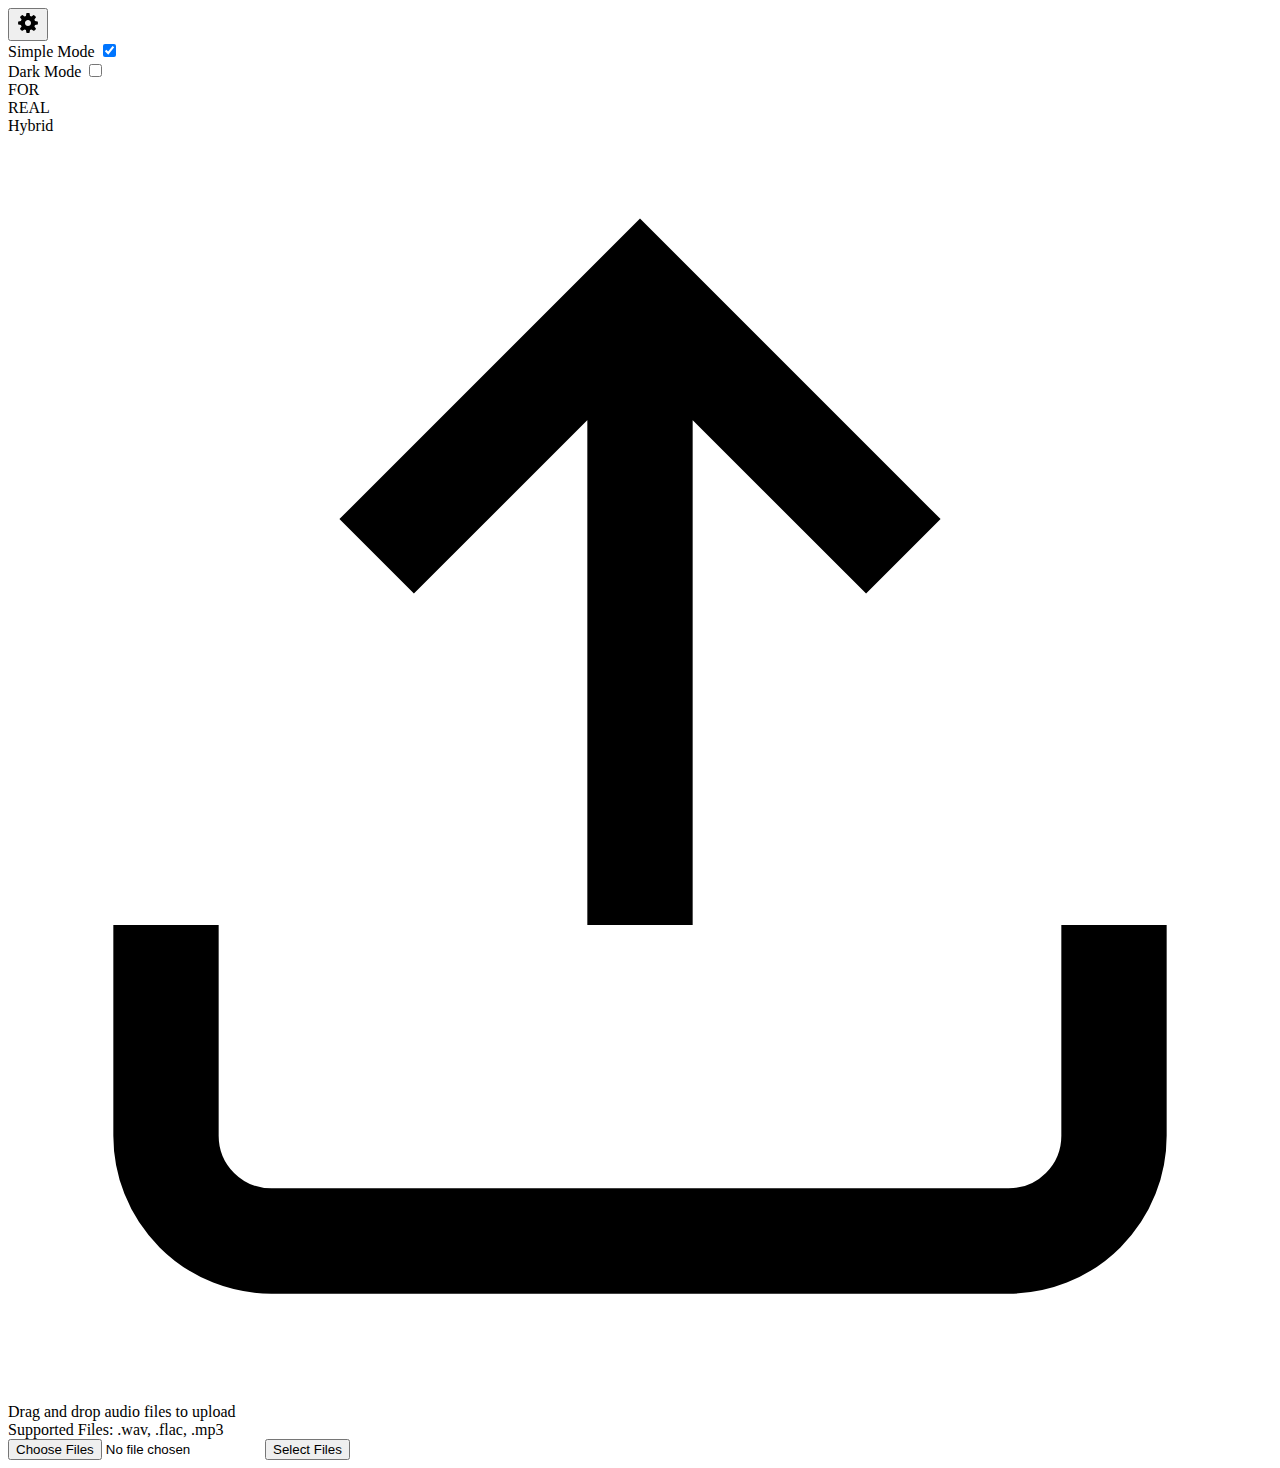
==== templates/simple.html @ 575661a6 "Initial commit to new repository" ====
<!DOCTYPE html>
<html lang="en">
  <head>
    <meta charset="UTF-8" />
    <link rel="stylesheet" href="static/css/simple.css" />
    <meta name="viewport" content="width=device-width, initial-scale=1.0" />
    <title>For Real Simple Mode</title>
  </head>
  <body>
    <div class="background-container">
      <!-- Setting Toggle Button -->
      <div class="settings-container">
        <button class="settings-button">
          <svg
            id="Settings_24"
            width="24"
            height="24"
            viewBox="0 0 24 24"
            xmlns="http://www.w3.org/2000/svg"
            xmlns:xlink="http://www.w3.org/1999/xlink"
          >
            <g transform="matrix(0.43 0 0 0.43 12 12)">
              <path
                class="gear-set"
                transform=" translate(-25, -25)"
                d="M 47.16 21.221 L 41.25 20.255 C 40.904 19.069 40.431 17.929 39.839 16.849999999999998 L 43.289 11.932999999999998 C 43.568000000000005 11.535999999999998 43.52 10.994999999999997 43.177 10.650999999999998 L 39.288 6.763999999999998 C 38.940999999999995 6.4179999999999975 38.394999999999996 6.3729999999999976 37.997 6.6599999999999975 L 33.153999999999996 10.140999999999998 C 32.065 9.538999999999998 30.914999999999996 9.060999999999998 29.721999999999998 8.713999999999999 L 28.691 2.8279999999999985 C 28.607 2.35 28.192 2 27.706 2 L 22.206 2 C 21.716 2 21.298 2.355 21.219 2.839 L 20.263 8.693 C 19.063000000000002 9.038 17.911 9.511 16.826 10.105 L 11.996 6.655 C 11.597000000000001 6.37 11.054 6.416 10.707 6.761 L 6.82 10.648 C 6.477 10.991 6.429 11.530999999999999 6.708 11.927999999999999 L 10.107 16.791 C 9.501999999999999 17.886 9.02 19.045 8.668999999999999 20.251 L 2.8379999999999983 21.222 C 2.355999999999998 21.302 2.0019999999999984 21.720000000000002 2.0019999999999984 22.208000000000002 L 2.0019999999999984 27.708000000000002 C 2.0019999999999984 28.193 2.3499999999999983 28.608 2.826999999999998 28.693 L 8.657999999999998 29.727 C 9.006999999999998 30.93 9.488999999999997 32.089 10.095999999999998 33.187 L 6.6549999999999985 38 C 6.370999999999999 38.397 6.415999999999999 38.942 6.760999999999998 39.289 L 10.648999999999997 43.18 C 10.991999999999997 43.523 11.532999999999998 43.571 11.929999999999998 43.292 L 16.799999999999997 39.881 C 17.892999999999997 40.482 19.048 40.959 20.244999999999997 41.305 L 21.220999999999997 47.166 C 21.3 47.647 21.717 48 22.206 48 L 27.706 48 C 28.191 48 28.605999999999998 47.652 28.689999999999998 47.175 L 29.735 41.285 C 30.934 40.931999999999995 32.083 40.452 33.165 39.849999999999994 L 38.07 43.291 C 38.468 43.571999999999996 39.008 43.522999999999996 39.352000000000004 43.18 L 43.24 39.289 C 43.586 38.942 43.631 38.395 43.344 37.997 L 39.846000000000004 33.14 C 40.43900000000001 32.06 40.910000000000004 30.918 41.253 29.732 L 47.171 28.692999999999998 C 47.65 28.608999999999998 47.998 28.192999999999998 47.998 27.708 L 47.998 22.208 C 47.999 21.718 47.644 21.3 47.16 21.221 z M 25 32 C 21.134 32 18 28.866 18 25 C 18 21.134 21.134 18 25 18 C 28.866 18 32 21.134 32 25 C 32 28.866 28.866 32 25 32 z"
                stroke-linecap="round"
              />
            </g>
          </svg>
        </button>
        <div class="popup">
          <div class="toggle-container2">
            <span>Simple Mode</span>
            <label class="toggle">
              <input type="checkbox" id="simpleMode" checked />
              <span class="slider"></span>
            </label>
          </div>
          <div class="toggle-container2">
            <span>Dark Mode</span>
            <label class="toggle">
              <input type="checkbox" id="darkMode" />
              <span class="slider"></span>
            </label>
          </div>
        </div>
      </div>
      <!-- Logo -->
      <div class="logoFR" style="display: block">FOR<br />REAL</div>
      <!-- Switch model -->
      <div class="toggle-container">
        <div class="toggle-circle"></div>
        <span class="toggle-text">Hybrid</span>
      </div>
      <div class="container-position">
        <div class="upload-container" id="upload-area" style="display: block">
          <div class="upload-icon">
            <svg
              viewBox="0 0 24 24"
              fill="none"
              stroke="currentColor"
              stroke-width="2"
            >
              <path
                d="M21 15v4a2 2 0 0 1-2 2H5a2 2 0 0 1-2-2v-4M17 8l-5-5-5 5M12 3v12"
              />
            </svg>
          </div>
          <div class="upload-text">Drag and drop audio files to upload</div>
          <div class="supported-files">Supported Files: .wav, .flac, .mp3</div>
          <input
            type="file"
            id="file-input"
            accept=".wav,.flac,.mp3"
            multiple
          />
          <button
            class="select-button"
            onclick="document.getElementById('file-input').click()"
          >
            Select Files
          </button>
        </div>
        <div class="analyze-part" style="display: none">
          <div class="analyze-container">
            <div class="audio-list" id="audio-list"></div>
          </div>
          <div class="center-container">
            <button class="analyze-btn">Analyze</button>
          </div>
        </div>
        <div class="result-part" style="display: none">
          <div class="result-container">
            <div class="audio-list2" id="audio-list2"></div>
          </div>
          <div class="center-container">
            <button class="again-btn" onclick="location.reload()">
              Upload Again
            </button>
          </div>
        </div>
      </div>
      <div class="loading-container" style="display: none">
        <div class="loading-iconn">
          <svg
            id="Arrows_Synchronize_24"
            width="144"
            height="144"
            viewBox="0 0 24 24"
            xmlns="http://www.w3.org/2000/svg"
            xmlns:xlink="http://www.w3.org/1999/xlink"
          >
            <rect
              width="24"
              height="24"
              stroke="none"
              fill="#000000"
              opacity="0"
            />

            <g transform="matrix(1.43 0 0 1.43 12 12)">
              <g style="">
                <g transform="matrix(1 0 0 1 5.25 2.5)" class="loadSvg">
                  <path
                    style="
                      stroke-width: 1.2;
                      stroke-dasharray: none;
                      stroke-linecap: round;
                      stroke-dashoffset: 0;
                      stroke-linejoin: round;
                      stroke-miterlimit: 4;
                      fill: none;
                      fill-rule: nonzero;
                      opacity: 1;
                    "
                    transform=" translate(-12.25, -9.5)"
                    d="M 11 9 L 13 8.5 L 13.5 10.5"
                    stroke-linecap="round"
                  />
                </g>
                <g transform="matrix(1 0 0 1 0.18 3.75)" class="loadSvg">
                  <path
                    style="
                      stroke-width: 1.2;
                      stroke-dasharray: none;
                      stroke-linecap: round;
                      stroke-dashoffset: 0;
                      stroke-linejoin: round;
                      stroke-miterlimit: 4;
                      fill: none;
                      fill-rule: nonzero;
                      opacity: 1;
                    "
                    transform=" translate(-7.18, -10.75)"
                    d="M 13 8.5 C 12.5558 9.75861 11.749 10.8576 10.6813 11.6584 C 9.61353 12.4592 8.33262 12.926 6.99999 13 C 5.7681 13.0002 4.566 12.6213 3.55697 11.9146 C 2.54794 11.2079 1.78088 10.2078 1.35999 9.05"
                    stroke-linecap="round"
                  />
                </g>
                <g transform="matrix(1 0 0 1 -5.25 -2.5)" class="loadSvg">
                  <path
                    style="
                      stroke-width: 1.2;
                      stroke-dasharray: none;
                      stroke-linecap: round;
                      stroke-dashoffset: 0;
                      stroke-linejoin: round;
                      stroke-miterlimit: 4;
                      fill: none;
                      fill-rule: nonzero;
                      opacity: 1;
                    "
                    transform=" translate(-1.75, -4.5)"
                    d="M 3 5 L 1 5.5 L 0.5 3.5"
                    stroke-linecap="round"
                  />
                </g>
                <g transform="matrix(1 0 0 1 -0.18 -3.75)" class="loadSvg">
                  <path
                    style="
                      stroke-width: 1.2;
                      stroke-dasharray: none;
                      stroke-linecap: round;
                      stroke-dashoffset: 0;
                      stroke-linejoin: round;
                      stroke-miterlimit: 4;
                      fill: none;
                      fill-rule: nonzero;
                      opacity: 1;
                    "
                    transform=" translate(-6.82, -3.25)"
                    d="M 1 5.5 C 1.84 3.2 4.42 1 7 1 C 8.23789 1.00348 9.4444 1.38976 10.4541 2.10588 C 11.4639 2.822 12.2274 3.8329 12.64 5"
                    stroke-linecap="round"
                  />
                </g>
              </g>
            </g>
          </svg>
        </div>
        <button class="cancel-btn" onclick="location.reload()">Cancel</button>
        <div class="progress-bar">
          <div class="bar" id="progress-bar"></div>
        </div>
        <span id="progress-text">Processing Audio Files...</span>
      </div>
    </div>
    <script>
      // Store uploaded files to prevent duplicates
      const uploadedFiles = new Set();

      // Get DOM elements
      const uploadArea = document.getElementById("upload-area");
      const analyzePart = document.querySelector(".analyze-part");
      const audioList = document.getElementById("audio-list");
      const fileInput = document.getElementById("file-input");

      function createAudioElement(file) {
        const audioContainer = document.createElement("div");
        audioContainer.className = "audio-container";

        // Create audio content wrapper
        const audioContent = document.createElement("div");
        audioContent.className = "audio-content";

        // Create audio info section
        const audioInfo = document.createElement("div");
        audioInfo.className = "audio-info";

        // Add file name
        const fileName = document.createElement("div");
        fileName.className = "file-name";
        fileName.textContent = file.name;

        // Add duration
        const duration = document.createElement("div");
        duration.className = "duration";
        duration.textContent = "0:00";

        // Create controls section
        const audioControls = document.createElement("div");
        audioControls.className = "audio-controls";

        // Add play button
        const playBtn = document.createElement("button");
        playBtn.className = "play-btn";
        playBtn.innerHTML = `
      <span class="play-text">Play</span>
      <svg viewBox="0 0 24 24" width="24" height="24">
        <path fill="currentColor" d="M8 5v14l11-7z"/>
      </svg>
    `;
        // Add delete button
        const deleteBtn = document.createElement("button");
        deleteBtn.className = "delete-btn";
        deleteBtn.innerHTML = `
  <svg class="w-6 h-6 svg-icon" aria-hidden="true" xmlns="http://www.w3.org/2000/svg" width="30" height="30" fill="currentColor" viewBox="0 0 24 24">
    <path fill-rule="evenodd" d="M8.586 2.586A2 2 0 0 1 10 2h4a2 2 0 0 1 2 2v2h3a1 1 0 1 1 0 2v12a2 2 0 0 1-2 2H7a2 2 0 0 1-2-2V8a1 1 0 0 1 0-2h3V4a2 2 0 0 1 .586-1.414ZM10 6h4V4h-4v2Zm1 4a1 1 0 1 0-2 0v8a1 1 0 1 0 2 0v-8Zm4 0a1 1 0 1 0-2 0v8a1 1 0 1 0 2 0v-8Z" clip-rule="evenodd"/>
  </svg>
`;

        // Create hidden audio element
        const audio = document.createElement("audio");
        audio.style.display = "none";
        const source = URL.createObjectURL(file);
        audio.src = source;

        // Update duration when metadata is loaded
        audio.addEventListener("loadedmetadata", () => {
          const minutes = Math.floor(audio.duration / 60);
          const seconds = Math.floor(audio.duration % 60);
          duration.textContent = `Duration - ${minutes}:${seconds
            .toString()
            .padStart(2, "0")}`;
        });

        // Handle play button click
        playBtn.onclick = () => {
          if (audio.paused) {
            audio.play();
            playBtn.innerHTML = `
  <span class="play-text">Pause</span>
  <svg viewBox="0 0 24 24" width="24" height="24">
    <path fill="currentColor" d="M6 19h4V5H6v14zm8-14v14h4V5h-4z"/>
  </svg>
`;
          } else {
            audio.pause();
            playBtn.innerHTML = `
      <span class="play-text">Play</span>
      <svg viewBox="0 0 24 24" width="24" height="24">
        <path fill="currentColor" d="M8 5v14l11-7z"/>
      </svg>
    `;
          }
        };

        // Handle delete button click
        deleteBtn.onclick = () => {
          audioContainer.remove();
          URL.revokeObjectURL(source);
          uploadedFiles.delete(file.name);

          // If no more audio files, show upload container again
          if (audioList.children.length === 0) {
            analyzePart.style.display = "none";
            uploadArea.style.display = "block";
          }
        };

        // Assemble the elements
        audioInfo.appendChild(fileName);
        audioInfo.appendChild(duration);
        audioControls.appendChild(playBtn);
        audioControls.appendChild(deleteBtn);
        audioContent.appendChild(audioInfo);
        audioContent.appendChild(audioControls);
        audioContainer.appendChild(audioContent);
        audioContainer.appendChild(audio);

        return audioContainer;
      }

      // Handle file upload
      function handleFiles(files) {
        let hasNewFiles = false;

        for (const file of files) {
          if (!uploadedFiles.has(file.name)) {
            uploadedFiles.add(file.name);
            const audioElement = createAudioElement(file);
            audioList.appendChild(audioElement);
            hasNewFiles = true;
          }
        }

        if (hasNewFiles) {
          uploadArea.style.display = "none";
          analyzePart.style.display = "block";
        }
      }

      // File input change handler
      fileInput.addEventListener("change", (e) => {
        handleFiles(e.target.files);
        fileInput.value = ""; // Reset input
      });

      // Drag and drop handlers
      uploadArea.addEventListener("dragover", (e) => {
        e.preventDefault();
        e.stopPropagation();
        uploadArea.classList.add("dragover");
      });

      uploadArea.addEventListener("dragleave", (e) => {
        e.preventDefault();
        e.stopPropagation();
        uploadArea.classList.remove("dragover");
      });

      uploadArea.addEventListener("drop", (e) => {
        e.preventDefault();
        e.stopPropagation();
        uploadArea.classList.remove("dragover");
        handleFiles(e.dataTransfer.files);
      });

      // Analyze button event listener
      document.querySelector(".analyze-btn").addEventListener("click", async () => {
        // Hide analyze part
        document.querySelector(".analyze-part").style.display = "none";

        // Show loading container
        const loadingContainer = document.querySelector(".loading-container");
        loadingContainer.style.display = "block";

        // Hide model toggle when loading starts
        const toggleContainer = document.querySelector('.toggle-container');
        if (toggleContainer) {
            toggleContainer.style.display = 'none';
        }

        // Start loading animation
        const progressBar = document.getElementById("progress-bar");
        const progressText = document.getElementById("progress-text");
        let progress = 0;
        let intervalId;

        function updateProgress() {
            if (progress < 80) {  // Only go up to 90% until prediction is complete
                progress += 20;  // Increased from 10 to 20 for faster progress
                progressBar.style.width = `${progress}%`;
                progressText.textContent = `Processing Audio Files... ${progress}%`;
            }
        }

        // Set interval to update progress more frequently
        intervalId = setInterval(updateProgress, 200);  // Decreased from 1000 to 200ms

        try {
            const formData = new FormData();
            // Get audio containers from the correct location
            const audioContainers = document.querySelectorAll("#audio-list .audio-container");
            
            // Add each file to formData
            for (const container of audioContainers) {
                const audio = container.querySelector("audio");
                const fileName = container.querySelector(".file-name").textContent;
                
                // Get the file from the audio element's src
                const response = await fetch(audio.src);
                const blob = await response.blob();
                formData.append("files[]", blob, fileName);
            }

            // Get current model type
            const modelType = document.querySelector(".toggle-text").textContent;
            const headers = {
                'Model-Type': modelType.toLowerCase() === 'hybrid' ? 'proposed' : 'baseline'
            };

            // Send to backend
            const response = await fetch('/predict', {
                method: 'POST',
                headers: headers,
                body: formData
            });

            if (!response.ok) {
                throw new Error(`HTTP error! status: ${response.status}`);
            }

            // Get the results
            const results = await response.json();

            // Complete the progress bar
            clearInterval(intervalId);
            progress = 100;
            progressBar.style.width = "100%";
            progressText.textContent = "Processing Audio Files... 100%";

            // Add a small delay before showing results to ensure animation is visible
            await new Promise(resolve => setTimeout(resolve, 300));

            // Hide loading container
            loadingContainer.style.display = "none";

            // Show results
            document.querySelector(".result-part").style.display = "block";

            // Clear previous results
            const audioList2 = document.getElementById("audio-list2");
            audioList2.innerHTML = "";

            // Create result elements
            Object.entries(results).forEach(([audioPath, result]) => {
                if (audioPath !== 'message') {
                    const fileName = audioPath.split('/').pop();
                    const resultContainer = document.createElement("div");
                    resultContainer.className = "audio-container result-item";

                    // Find the original container
                    const originalContainer = Array.from(document.querySelectorAll("#audio-list .audio-container"))
                        .find(container => container.querySelector(".file-name").textContent === fileName);
                    
                    // Get duration from original container
                    const duration = originalContainer ? 
                        originalContainer.querySelector(".duration").textContent : 
                        "Duration - 0:00";

                    resultContainer.innerHTML = `
                        <div class="audio-content">
                            <div class="audio-info">
                                <div class="file-name">${fileName}</div>
                                <!-- <div class="duration">${duration}</div> -->
                            </div>
                            <div class="audio-controls">
                                <div class="prediction-indicator ${result.prediction.toLowerCase()}">
                                    ${result.prediction.toLowerCase() === 'bonafide' ? 
                                        // Bonafide SVG (checkmark)
                                        `<svg class="prediction-icon" id='Checkmark_24' width='24' height='24' viewBox='0 0 24 24'>
                                            <rect width='24' height='24' stroke='none' fill='#000000' opacity='0'/>
                                            <g transform="matrix(0.04 0 0 0.04 12 12)" >
                                                <g style="" >
                                                    <g transform="matrix(1 0 0 1 0 0)" class="prediction-icon-color">
                                                        <path style="stroke: none; stroke-width: 1; stroke-dasharray: none; stroke-linecap: butt; stroke-dashoffset: 0; stroke-linejoin: miter; stroke-miterlimit: 4; fill-rule: nonzero; opacity: 1;" transform=" translate(-256, -256)" d="M 504.1 256 C 504.1 119 393 7.9 256 7.9 C 119 7.9 7.9 119 7.9 256 C 7.9 393 119 504.1 256 504.1 C 393 504.1 504.1 393 504.1 256 z" stroke-linecap="round" />
                                                    </g>
                                                    <g transform="matrix(1 0 0 1 -0.01 0.09)" class="prediction-icon-color2">
                                                        <path style="stroke: none; stroke-width: 1; stroke-dasharray: none; stroke-linecap: butt; stroke-dashoffset: 0; stroke-linejoin: miter; stroke-miterlimit: 4; fill-rule: nonzero; opacity: 1;" transform=" translate(-255.99, -256.09)" d="M 392.6 172.9 C 386.8 157.8 374.90000000000003 160.20000000000002 362 162.8 C 354.3 164.4 320 174.4 265.9 231.60000000000002 C 243.39999999999998 255.3 228.59999999999997 274.20000000000005 218.79999999999998 288.6 C 212.79999999999998 281.3 205.99999999999997 273.40000000000003 198.79999999999998 266.3 C 176.7 244.2 152 229 151 228.4 C 140.7 222.1 127.2 225.3 120.8 235.70000000000002 C 114.5 246.00000000000003 117.7 259.5 128 265.90000000000003 C 128.2 266.00000000000006 149.4 279.1 167.6 297.40000000000003 C 186.2 316.00000000000006 203.1 341.20000000000005 203.3 341.50000000000006 C 207.4 347.70000000000005 214.3 351.30000000000007 221.60000000000002 351.30000000000007 C 222.8 351.30000000000007 224.10000000000002 351.20000000000005 225.40000000000003 351.00000000000006 C 234.00000000000003 349.50000000000006 240.80000000000004 343.1000000000001 242.90000000000003 334.70000000000005 C 243.00000000000003 334.50000000000006 251.70000000000005 310.40000000000003 297.6 262.00000000000006 C 334.6 222.90000000000006 359.3 210.50000000000006 367.90000000000003 207.10000000000005 C 368.00000000000006 207.10000000000005 368.00000000000006 207.10000000000005 368.20000000000005 207.10000000000005 C 368.20000000000005 207.10000000000005 368.50000000000006 207.00000000000006 369.00000000000006 206.70000000000005 C 370.50000000000006 206.10000000000005 371.30000000000007 205.90000000000003 371.30000000000007 205.90000000000003 C 370.9000000000001 206.00000000000003 370.70000000000005 206.00000000000003 370.70000000000005 206.00000000000003 L 370.70000000000005 205.90000000000003 C 374.70000000000005 204.20000000000005 382.1 201.00000000000003 382.20000000000005 200.90000000000003 C 393.3 196.1 397 184.1 392.6 172.9 z" stroke-linecap="round" />
                                                    </g>
                                                </g>
                                            </g>
                                        </svg>` : 
                                        // Spoof SVG (warning)
                                        `<svg class="prediction-icon" id='Road_Sign_Warning_24' width='24' height='24' viewBox='0 0 24 24'>
                                            <rect width='24' height='24' stroke='none' fill='#000000' opacity='0'/>
                                            <g transform="matrix(0.83 0 0 0.83 12 12)" >
                                                <path class="prediction-icon-color" style="stroke: none; stroke-width: 1; stroke-dasharray: none; stroke-linecap: butt; stroke-dashoffset: 0; stroke-linejoin: miter; stroke-miterlimit: 4; fill-rule: nonzero; opacity: 1;" transform=" translate(-11.99, -12)" d="M 23.25 23.23 C 23.51226105011294 23.22883866933708 23.754865096079282 23.09076836964539 23.88979861607832 22.86587916964699 C 24.024732136077358 22.640989969648594 24.032392261232925 22.361953317470437 23.91 22.13 L 12.66 1.129999999999999 C 12.517186401469406 0.9032529587221613 12.267973776055626 0.7656921938165293 12 0.7656921938165293 C 11.732026223944374 0.7656921938165293 11.482813598530592 0.9032529587221615 11.34 1.1299999999999992 L 0.09 22.13 C -0.044286254797211266 22.35839018197667 -0.04428625479721146 22.641609818023326 0.08999999999999989 22.869999999999997 C 0.22306112241707074 23.096370696347005 0.4674467152198065 23.233837592298542 0.7299999999999999 23.229999999999997 Z M 12 20.48 C 11.391498229335507 20.479945908581392 10.843321039582088 20.112280762331384 10.61237031136203 19.549309920313497 C 10.381419583141971 18.986339078295607 10.51346168707555 18.339623705104444 10.946615418588898 17.91224535667794 C 11.379769150102248 17.484867008251435 12.02819856329998 17.36151715120637 12.588018821645514 17.600003390167124 C 13.147839079991048 17.838489629127878 13.50811335457008 18.391552318349945 13.5 19 C 13.48905761550292 19.820606128015704 12.820679077224067 20.480072952450836 12 20.48 Z M 12 8.23 C 12.552284749830793 8.23 13 8.677715250169207 13 9.23 L 13 14.7 C 13 15.252284749830793 12.552284749830793 15.7 12 15.7 C 11.447715250169207 15.7 11 15.252284749830793 11 14.7 L 11 9.23 C 11 8.677715250169207 11.447715250169207 8.23 12 8.23 Z" stroke-linecap="round" />
                                            </g>
                                        </svg>`
                                    }
                                    <span class="prediction-text">${result.prediction.toUpperCase()}</span>
                                </div>
                            </div>
                        </div>
                    `;

                    // Create and add the audio element
                    const audio = document.createElement("audio");
                    audio.style.display = "none";
                    if (originalContainer) {
                        audio.src = originalContainer.querySelector("audio").src;
                    }
                    resultContainer.appendChild(audio);

                    audioList2.appendChild(resultContainer);
                }
            });

        } catch (error) {
            clearInterval(intervalId);
            console.error('Error:', error);
            alert('An error occurred while processing the audio files.');
            loadingContainer.style.display = "none";
            document.querySelector(".analyze-part").style.display = "block";
        }
      });

      //SWITCH MODEL PART
      const toggleContainer = document.querySelector(".toggle-container");
      const toggleText = document.querySelector(".toggle-text");

      toggleContainer.addEventListener("click", () => {
        toggleContainer.classList.toggle("active2");
        if (toggleContainer.classList.contains("active2")) {
          toggleText.textContent = "HC";
        } else {
          toggleText.textContent = "Hybrid";
        }
      });

      const settingsButton = document.querySelector(".settings-button");
      const popup = document.querySelector(".popup");
      const darkModeToggle = document.getElementById("darkMode");
      const simpleModeToggle = document.getElementById("simpleMode");

      // Toggle popup
      settingsButton.addEventListener("click", () => {
        popup.classList.toggle("show");
      });

      // Close popup when clicking outside
      document.addEventListener("click", (e) => {
        if (!popup.contains(e.target) && !settingsButton.contains(e.target)) {
          popup.classList.remove("show");
        }
      });

      // Dark mode toggle
      darkModeToggle.addEventListener("change", () => {
        if (darkModeToggle.checked) {
          document.documentElement.setAttribute("data-theme", "dark");
          localStorage.setItem("theme", "dark");
        } else {
          document.documentElement.removeAttribute("data-theme");
          localStorage.setItem("theme", "light");
        }
      });

      // Check for saved theme preference
      window.addEventListener("DOMContentLoaded", () => {
        const savedTheme = localStorage.getItem("theme");
        if (savedTheme === "dark") {
          darkModeToggle.checked = true;
          document.documentElement.setAttribute("data-theme", "dark");
        }

        // Check if coming back from simple mode
        const isSimpleMode = localStorage.getItem("simpleMode") === "true";
        if (isSimpleMode) {
          simpleModeToggle.checked = true;
        }
      });

      // Simple mode toggle
      simpleModeToggle.addEventListener("change", () => {
        // Store the state in session storage
        sessionStorage.setItem('simpleMode', simpleModeToggle.checked);
        
        if (!simpleModeToggle.checked) {
            window.location.href = "/";  // Use route instead of direct file path
        }
      });

      // Check stored state when page loads
      document.addEventListener('DOMContentLoaded', () => {
        // Set simple mode toggle to checked in simple.html
        if (simpleModeToggle) {
            simpleModeToggle.checked = true;
            sessionStorage.setItem('simpleMode', 'true');
        }
      });

      document.querySelector(".cancel-btn").onclick = async () => {
        try {
            // Send termination request
            await fetch('/terminate', {
                method: 'POST',
            });
            
            // Wait a brief moment for termination to process
            await new Promise(resolve => setTimeout(resolve, 100));
            
            // Reload the page
            location.reload();
        } catch (error) {
            console.error('Error terminating prediction:', error);
            location.reload();
        }
      };
    </script>
  </body>
</html>
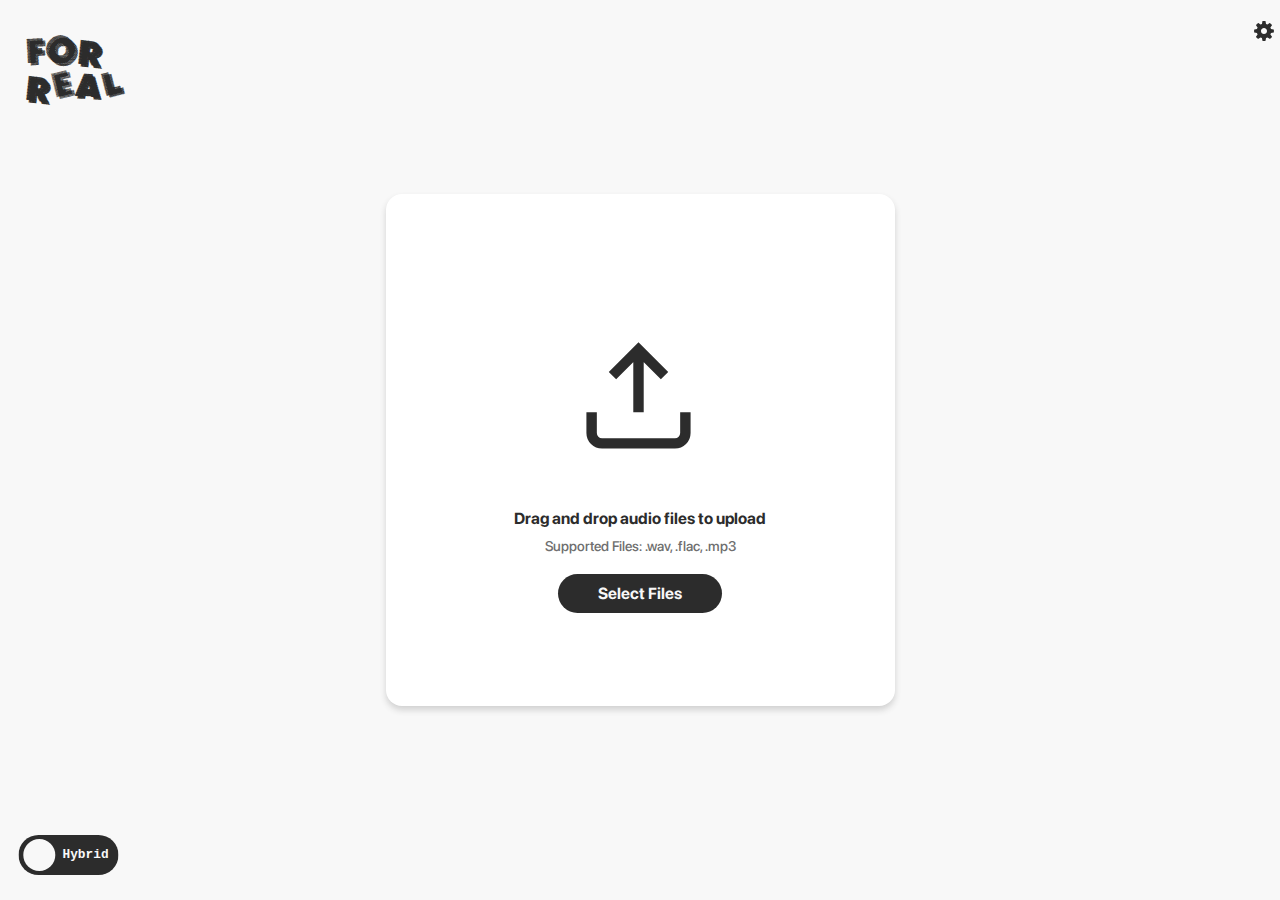
==== commit da82825b: "12-3-24-Updated UI and Model" ====
--- a/templates/simple.html
+++ b/templates/simple.html
@@ -2,7 +2,7 @@
 <html lang="en">
   <head>
     <meta charset="UTF-8" />
-    <link rel="stylesheet" href="static/css/simple.css" />
+    <link rel="stylesheet" href="../static/css/simple.css" />
     <meta name="viewport" content="width=device-width, initial-scale=1.0" />
     <title>For Real Simple Mode</title>
   </head>
@@ -47,7 +47,9 @@
         </div>
       </div>
       <!-- Logo -->
-      <div class="logoFR" style="display: block">FOR<br />REAL</div>
+      <div class="logoFR" onclick="location.reload()" style="display: block">
+        FOR<br />REAL
+      </div>
       <!-- Switch model -->
       <div class="toggle-container">
         <div class="toggle-circle"></div>
@@ -103,99 +105,7 @@
       </div>
       <div class="loading-container" style="display: none">
         <div class="loading-iconn">
-          <svg
-            id="Arrows_Synchronize_24"
-            width="144"
-            height="144"
-            viewBox="0 0 24 24"
-            xmlns="http://www.w3.org/2000/svg"
-            xmlns:xlink="http://www.w3.org/1999/xlink"
-          >
-            <rect
-              width="24"
-              height="24"
-              stroke="none"
-              fill="#000000"
-              opacity="0"
-            />
-
-            <g transform="matrix(1.43 0 0 1.43 12 12)">
-              <g style="">
-                <g transform="matrix(1 0 0 1 5.25 2.5)" class="loadSvg">
-                  <path
-                    style="
-                      stroke-width: 1.2;
-                      stroke-dasharray: none;
-                      stroke-linecap: round;
-                      stroke-dashoffset: 0;
-                      stroke-linejoin: round;
-                      stroke-miterlimit: 4;
-                      fill: none;
-                      fill-rule: nonzero;
-                      opacity: 1;
-                    "
-                    transform=" translate(-12.25, -9.5)"
-                    d="M 11 9 L 13 8.5 L 13.5 10.5"
-                    stroke-linecap="round"
-                  />
-                </g>
-                <g transform="matrix(1 0 0 1 0.18 3.75)" class="loadSvg">
-                  <path
-                    style="
-                      stroke-width: 1.2;
-                      stroke-dasharray: none;
-                      stroke-linecap: round;
-                      stroke-dashoffset: 0;
-                      stroke-linejoin: round;
-                      stroke-miterlimit: 4;
-                      fill: none;
-                      fill-rule: nonzero;
-                      opacity: 1;
-                    "
-                    transform=" translate(-7.18, -10.75)"
-                    d="M 13 8.5 C 12.5558 9.75861 11.749 10.8576 10.6813 11.6584 C 9.61353 12.4592 8.33262 12.926 6.99999 13 C 5.7681 13.0002 4.566 12.6213 3.55697 11.9146 C 2.54794 11.2079 1.78088 10.2078 1.35999 9.05"
-                    stroke-linecap="round"
-                  />
-                </g>
-                <g transform="matrix(1 0 0 1 -5.25 -2.5)" class="loadSvg">
-                  <path
-                    style="
-                      stroke-width: 1.2;
-                      stroke-dasharray: none;
-                      stroke-linecap: round;
-                      stroke-dashoffset: 0;
-                      stroke-linejoin: round;
-                      stroke-miterlimit: 4;
-                      fill: none;
-                      fill-rule: nonzero;
-                      opacity: 1;
-                    "
-                    transform=" translate(-1.75, -4.5)"
-                    d="M 3 5 L 1 5.5 L 0.5 3.5"
-                    stroke-linecap="round"
-                  />
-                </g>
-                <g transform="matrix(1 0 0 1 -0.18 -3.75)" class="loadSvg">
-                  <path
-                    style="
-                      stroke-width: 1.2;
-                      stroke-dasharray: none;
-                      stroke-linecap: round;
-                      stroke-dashoffset: 0;
-                      stroke-linejoin: round;
-                      stroke-miterlimit: 4;
-                      fill: none;
-                      fill-rule: nonzero;
-                      opacity: 1;
-                    "
-                    transform=" translate(-6.82, -3.25)"
-                    d="M 1 5.5 C 1.84 3.2 4.42 1 7 1 C 8.23789 1.00348 9.4444 1.38976 10.4541 2.10588 C 11.4639 2.822 12.2274 3.8329 12.64 5"
-                    stroke-linecap="round"
-                  />
-                </g>
-              </g>
-            </g>
-          </svg>
+          <img src="../static/images/loading_ico-fixed.png" alt="Loading" />
         </div>
         <button class="cancel-btn" onclick="location.reload()">Cancel</button>
         <div class="progress-bar">
@@ -366,81 +276,116 @@
       });
 
       // Analyze button event listener
-      document.querySelector(".analyze-btn").addEventListener("click", async () => {
-        // Hide analyze part
-        document.querySelector(".analyze-part").style.display = "none";
-
-        // Show loading container
-        const loadingContainer = document.querySelector(".loading-container");
-        loadingContainer.style.display = "block";
-
-        // Hide model toggle when loading starts
-        const toggleContainer = document.querySelector('.toggle-container');
-        if (toggleContainer) {
-            toggleContainer.style.display = 'none';
-        }
-
-        // Start loading animation
-        const progressBar = document.getElementById("progress-bar");
-        const progressText = document.getElementById("progress-text");
-        let progress = 0;
-        let intervalId;
-
-        function updateProgress() {
-            if (progress < 80) {  // Only go up to 90% until prediction is complete
-                progress += 20;  // Increased from 10 to 20 for faster progress
-                progressBar.style.width = `${progress}%`;
-                progressText.textContent = `Processing Audio Files... ${progress}%`;
+      document
+        .querySelector(".analyze-btn")
+        .addEventListener("click", async () => {
+          // Hide analyze part
+          document.querySelector(".analyze-part").style.display = "none";
+
+          // Show loading container
+          const loadingContainer = document.querySelector(".loading-container");
+          loadingContainer.style.display = "block";
+
+          // Hide model toggle when loading starts
+          const toggleContainer = document.querySelector(".toggle-container");
+          if (toggleContainer) {
+            toggleContainer.style.display = "none";
+          }
+
+          // Start loading animation
+          const progressBar = document.getElementById("progress-bar");
+          const progressText = document.getElementById("progress-text");
+          let progress = 0;
+
+          // Create EventSource for server-sent events
+          const eventSource = new EventSource("/progress");
+
+          // Add debug logging
+          console.log("EventSource created");
+
+          // Listen for progress updates
+          eventSource.onmessage = (event) => {
+            const data = JSON.parse(event.data);
+            progress = data.progress;
+            const processed = data.processed;
+            const total = data.total;
+
+            // Debug logging
+            console.log(
+              `Progress update received: ${processed}/${total} (${progress}%)`
+            );
+
+            // Update progress bar
+            progressBar.style.width = `${progress}%`;
+            progressText.textContent = `Processing Audio Files... ${processed}/${total} (${progress}%)`;
+
+            // If processing is complete, close the connection
+            if (progress >= 100) {
+              console.log("Processing complete, closing EventSource");
+              eventSource.close();
             }
-        }
-
-        // Set interval to update progress more frequently
-        intervalId = setInterval(updateProgress, 200);  // Decreased from 1000 to 200ms
-
-        try {
+          };
+
+          // Handle any errors
+          eventSource.onerror = (error) => {
+            console.error("EventSource failed:", error);
+            eventSource.close();
+          };
+
+          // Handle connection open
+          eventSource.onopen = () => {
+            console.log("EventSource connection opened");
+          };
+
+          try {
             const formData = new FormData();
             // Get audio containers from the correct location
-            const audioContainers = document.querySelectorAll("#audio-list .audio-container");
-            
+            const audioContainers = document.querySelectorAll(
+              "#audio-list .audio-container"
+            );
+
             // Add each file to formData
             for (const container of audioContainers) {
-                const audio = container.querySelector("audio");
-                const fileName = container.querySelector(".file-name").textContent;
-                
-                // Get the file from the audio element's src
-                const response = await fetch(audio.src);
-                const blob = await response.blob();
-                formData.append("files[]", blob, fileName);
+              const audio = container.querySelector("audio");
+              const fileName =
+                container.querySelector(".file-name").textContent;
+
+              // Get the file from the audio element's src
+              const response = await fetch(audio.src);
+              const blob = await response.blob();
+              formData.append("files[]", blob, fileName);
             }
 
             // Get current model type
-            const modelType = document.querySelector(".toggle-text").textContent;
+            const modelType =
+              document.querySelector(".toggle-text").textContent;
             const headers = {
-                'Model-Type': modelType.toLowerCase() === 'hybrid' ? 'proposed' : 'baseline'
+              "Model-Type":
+                modelType.toLowerCase() === "hybrid" ? "proposed" : "baseline",
             };
 
             // Send to backend
-            const response = await fetch('/predict', {
-                method: 'POST',
-                headers: headers,
-                body: formData
+            const response = await fetch("/predict", {
+              method: "POST",
+              headers: headers,
+              body: formData,
             });
 
             if (!response.ok) {
-                throw new Error(`HTTP error! status: ${response.status}`);
+              throw new Error(`HTTP error! status: ${response.status}`);
             }
 
             // Get the results
             const results = await response.json();
 
-            // Complete the progress bar
-            clearInterval(intervalId);
-            progress = 100;
-            progressBar.style.width = "100%";
-            progressText.textContent = "Processing Audio Files... 100%";
-
-            // Add a small delay before showing results to ensure animation is visible
-            await new Promise(resolve => setTimeout(resolve, 300));
+            // Add a small delay before showing results
+            await new Promise((resolve) => setTimeout(resolve, 300));
+
+            // Close EventSource if it hasn't been closed already
+            if (eventSource.readyState !== 2) {
+              // 2 means CLOSED
+              eventSource.close();
+            }
 
             // Hide loading container
             loadingContainer.style.display = "none";
@@ -454,77 +399,39 @@
 
             // Create result elements
             Object.entries(results).forEach(([audioPath, result]) => {
-                if (audioPath !== 'message') {
-                    const fileName = audioPath.split('/').pop();
-                    const resultContainer = document.createElement("div");
-                    resultContainer.className = "audio-container result-item";
-
-                    // Find the original container
-                    const originalContainer = Array.from(document.querySelectorAll("#audio-list .audio-container"))
-                        .find(container => container.querySelector(".file-name").textContent === fileName);
-                    
-                    // Get duration from original container
-                    const duration = originalContainer ? 
-                        originalContainer.querySelector(".duration").textContent : 
-                        "Duration - 0:00";
-
-                    resultContainer.innerHTML = `
-                        <div class="audio-content">
-                            <div class="audio-info">
-                                <div class="file-name">${fileName}</div>
-                                <!-- <div class="duration">${duration}</div> -->
-                            </div>
-                            <div class="audio-controls">
-                                <div class="prediction-indicator ${result.prediction.toLowerCase()}">
-                                    ${result.prediction.toLowerCase() === 'bonafide' ? 
-                                        // Bonafide SVG (checkmark)
-                                        `<svg class="prediction-icon" id='Checkmark_24' width='24' height='24' viewBox='0 0 24 24'>
-                                            <rect width='24' height='24' stroke='none' fill='#000000' opacity='0'/>
-                                            <g transform="matrix(0.04 0 0 0.04 12 12)" >
-                                                <g style="" >
-                                                    <g transform="matrix(1 0 0 1 0 0)" class="prediction-icon-color">
-                                                        <path style="stroke: none; stroke-width: 1; stroke-dasharray: none; stroke-linecap: butt; stroke-dashoffset: 0; stroke-linejoin: miter; stroke-miterlimit: 4; fill-rule: nonzero; opacity: 1;" transform=" translate(-256, -256)" d="M 504.1 256 C 504.1 119 393 7.9 256 7.9 C 119 7.9 7.9 119 7.9 256 C 7.9 393 119 504.1 256 504.1 C 393 504.1 504.1 393 504.1 256 z" stroke-linecap="round" />
-                                                    </g>
-                                                    <g transform="matrix(1 0 0 1 -0.01 0.09)" class="prediction-icon-color2">
-                                                        <path style="stroke: none; stroke-width: 1; stroke-dasharray: none; stroke-linecap: butt; stroke-dashoffset: 0; stroke-linejoin: miter; stroke-miterlimit: 4; fill-rule: nonzero; opacity: 1;" transform=" translate(-255.99, -256.09)" d="M 392.6 172.9 C 386.8 157.8 374.90000000000003 160.20000000000002 362 162.8 C 354.3 164.4 320 174.4 265.9 231.60000000000002 C 243.39999999999998 255.3 228.59999999999997 274.20000000000005 218.79999999999998 288.6 C 212.79999999999998 281.3 205.99999999999997 273.40000000000003 198.79999999999998 266.3 C 176.7 244.2 152 229 151 228.4 C 140.7 222.1 127.2 225.3 120.8 235.70000000000002 C 114.5 246.00000000000003 117.7 259.5 128 265.90000000000003 C 128.2 266.00000000000006 149.4 279.1 167.6 297.40000000000003 C 186.2 316.00000000000006 203.1 341.20000000000005 203.3 341.50000000000006 C 207.4 347.70000000000005 214.3 351.30000000000007 221.60000000000002 351.30000000000007 C 222.8 351.30000000000007 224.10000000000002 351.20000000000005 225.40000000000003 351.00000000000006 C 234.00000000000003 349.50000000000006 240.80000000000004 343.1000000000001 242.90000000000003 334.70000000000005 C 243.00000000000003 334.50000000000006 251.70000000000005 310.40000000000003 297.6 262.00000000000006 C 334.6 222.90000000000006 359.3 210.50000000000006 367.90000000000003 207.10000000000005 C 368.00000000000006 207.10000000000005 368.00000000000006 207.10000000000005 368.20000000000005 207.10000000000005 C 368.20000000000005 207.10000000000005 368.50000000000006 207.00000000000006 369.00000000000006 206.70000000000005 C 370.50000000000006 206.10000000000005 371.30000000000007 205.90000000000003 371.30000000000007 205.90000000000003 C 370.9000000000001 206.00000000000003 370.70000000000005 206.00000000000003 370.70000000000005 206.00000000000003 L 370.70000000000005 205.90000000000003 C 374.70000000000005 204.20000000000005 382.1 201.00000000000003 382.20000000000005 200.90000000000003 C 393.3 196.1 397 184.1 392.6 172.9 z" stroke-linecap="round" />
-                                                    </g>
-                                                </g>
-                                            </g>
-                                        </svg>` : 
-                                        // Spoof SVG (warning)
-                                        `<svg class="prediction-icon" id='Road_Sign_Warning_24' width='24' height='24' viewBox='0 0 24 24'>
-                                            <rect width='24' height='24' stroke='none' fill='#000000' opacity='0'/>
-                                            <g transform="matrix(0.83 0 0 0.83 12 12)" >
-                                                <path class="prediction-icon-color" style="stroke: none; stroke-width: 1; stroke-dasharray: none; stroke-linecap: butt; stroke-dashoffset: 0; stroke-linejoin: miter; stroke-miterlimit: 4; fill-rule: nonzero; opacity: 1;" transform=" translate(-11.99, -12)" d="M 23.25 23.23 C 23.51226105011294 23.22883866933708 23.754865096079282 23.09076836964539 23.88979861607832 22.86587916964699 C 24.024732136077358 22.640989969648594 24.032392261232925 22.361953317470437 23.91 22.13 L 12.66 1.129999999999999 C 12.517186401469406 0.9032529587221613 12.267973776055626 0.7656921938165293 12 0.7656921938165293 C 11.732026223944374 0.7656921938165293 11.482813598530592 0.9032529587221615 11.34 1.1299999999999992 L 0.09 22.13 C -0.044286254797211266 22.35839018197667 -0.04428625479721146 22.641609818023326 0.08999999999999989 22.869999999999997 C 0.22306112241707074 23.096370696347005 0.4674467152198065 23.233837592298542 0.7299999999999999 23.229999999999997 Z M 12 20.48 C 11.391498229335507 20.479945908581392 10.843321039582088 20.112280762331384 10.61237031136203 19.549309920313497 C 10.381419583141971 18.986339078295607 10.51346168707555 18.339623705104444 10.946615418588898 17.91224535667794 C 11.379769150102248 17.484867008251435 12.02819856329998 17.36151715120637 12.588018821645514 17.600003390167124 C 13.147839079991048 17.838489629127878 13.50811335457008 18.391552318349945 13.5 19 C 13.48905761550292 19.820606128015704 12.820679077224067 20.480072952450836 12 20.48 Z M 12 8.23 C 12.552284749830793 8.23 13 8.677715250169207 13 9.23 L 13 14.7 C 13 15.252284749830793 12.552284749830793 15.7 12 15.7 C 11.447715250169207 15.7 11 15.252284749830793 11 14.7 L 11 9.23 C 11 8.677715250169207 11.447715250169207 8.23 12 8.23 Z" stroke-linecap="round" />
-                                            </g>
-                                        </svg>`
-                                    }
-                                    <span class="prediction-text">${result.prediction.toUpperCase()}</span>
-                                </div>
-                            </div>
-                        </div>
-                    `;
-
-                    // Create and add the audio element
-                    const audio = document.createElement("audio");
-                    audio.style.display = "none";
-                    if (originalContainer) {
-                        audio.src = originalContainer.querySelector("audio").src;
-                    }
-                    resultContainer.appendChild(audio);
-
-                    audioList2.appendChild(resultContainer);
-                }
+              if (audioPath !== "message") {
+                const fileName = audioPath.split("/").pop();
+                const resultContainer = document.createElement("div");
+                resultContainer.className = "audio-container result-item";
+
+                // Get current theme
+                const currentTheme = document.documentElement.getAttribute('data-theme') || 'light';
+                
+                resultContainer.innerHTML = `
+                  <div class="audio-content">
+                    <div class="audio-info">
+                      <div class="file-name">${fileName}</div>
+                    </div>
+                    <div class="audio-controls">
+                      <img 
+                        class="prediction-icon" 
+                        src="../static/images/${result.prediction.toLowerCase()}-${currentTheme}.png" 
+                        alt="${result.prediction}"
+                      />
+                    </div>
+                  </div>
+                `;
+
+                audioList2.appendChild(resultContainer);
+              }
             });
-
-        } catch (error) {
-            clearInterval(intervalId);
-            console.error('Error:', error);
-            alert('An error occurred while processing the audio files.');
+          } catch (error) {
+            console.error("Error:", error);
+            alert("An error occurred while processing the audio files.");
             loadingContainer.style.display = "none";
             document.querySelector(".analyze-part").style.display = "block";
-        }
-      });
+          }
+        });
 
       //SWITCH MODEL PART
       const toggleContainer = document.querySelector(".toggle-container");
@@ -561,9 +468,23 @@
         if (darkModeToggle.checked) {
           document.documentElement.setAttribute("data-theme", "dark");
           localStorage.setItem("theme", "dark");
+          // Update prediction icons to dark theme
+          document.querySelectorAll('.prediction-icon').forEach(icon => {
+            const currentSrc = icon.src;
+            icon.src = currentSrc.replace('-light.png', '-dark.png');
+          });
+          // Update loading icon to dark theme
+          document.querySelector('.loading-iconn img').src = '../static/images/loading_ico-fixed-dark.png';
         } else {
           document.documentElement.removeAttribute("data-theme");
           localStorage.setItem("theme", "light");
+          // Update prediction icons to light theme
+          document.querySelectorAll('.prediction-icon').forEach(icon => {
+            const currentSrc = icon.src;
+            icon.src = currentSrc.replace('-dark.png', '-light.png');
+          });
+          // Update loading icon to light theme
+          document.querySelector('.loading-iconn img').src = '../static/images/loading_ico-fixed.png';
         }
       });
 
@@ -573,6 +494,13 @@
         if (savedTheme === "dark") {
           darkModeToggle.checked = true;
           document.documentElement.setAttribute("data-theme", "dark");
+          // Update prediction icons to dark theme
+          document.querySelectorAll('.prediction-icon').forEach(icon => {
+            const currentSrc = icon.src;
+            icon.src = currentSrc.replace('-light.png', '-dark.png');
+          });
+          // Update loading icon to dark theme
+          document.querySelector('.loading-iconn img').src = '../static/images/loading_ico-fixed-dark.png';
         }
 
         // Check if coming back from simple mode
@@ -585,37 +513,80 @@
       // Simple mode toggle
       simpleModeToggle.addEventListener("change", () => {
         // Store the state in session storage
-        sessionStorage.setItem('simpleMode', simpleModeToggle.checked);
-        
+        sessionStorage.setItem("simpleMode", simpleModeToggle.checked);
+
         if (!simpleModeToggle.checked) {
-            window.location.href = "/";  // Use route instead of direct file path
+          // Reset progress and files before switching back to normal mode
+          fetch("/reset", {
+            method: "POST",
+          })
+            .then(() => {
+              window.location.href = "/"; // Redirect after reset
+            })
+            .catch((error) => {
+              console.error("Error resetting:", error);
+              window.location.href = "/"; // Redirect anyway if reset fails
+            });
         }
       });
 
       // Check stored state when page loads
-      document.addEventListener('DOMContentLoaded', () => {
+      document.addEventListener("DOMContentLoaded", () => {
         // Set simple mode toggle to checked in simple.html
         if (simpleModeToggle) {
-            simpleModeToggle.checked = true;
-            sessionStorage.setItem('simpleMode', 'true');
+          simpleModeToggle.checked = true;
+          sessionStorage.setItem("simpleMode", "true");
         }
       });
 
       document.querySelector(".cancel-btn").onclick = async () => {
         try {
-            // Send termination request
-            await fetch('/terminate', {
-                method: 'POST',
-            });
-            
-            // Wait a brief moment for termination to process
-            await new Promise(resolve => setTimeout(resolve, 100));
-            
-            // Reload the page
-            location.reload();
+          // Send termination request which will reset backend counts
+          await fetch("/terminate", {
+            method: "POST",
+          });
+
+          // Close EventSource connection
+          if (eventSource && eventSource.readyState !== 2) {
+            eventSource.close();
+          }
+
+          // Reset frontend counts
+          progress = 0;
+          progressBar.style.width = "0%";
+          progressText.textContent = "Processing Audio Files...";
+
+          // Reload the page
+          location.reload();
         } catch (error) {
-            console.error('Error terminating prediction:', error);
-            location.reload();
+          console.error("Error terminating prediction:", error);
+          location.reload();
+        }
+      };
+
+      document.querySelector(".again-btn").onclick = async () => {
+        try {
+          // Reset backend counts
+          await fetch("/reset", {
+            // We'll create this endpoint
+            method: "POST",
+          });
+
+          // Close any existing EventSource
+          if (eventSource && eventSource.readyState !== 2) {
+            eventSource.close();
+          }
+
+          // Reset frontend counts
+          progress = 0;
+          progressBar.style.width = "0%";
+          progressText.textContent = "Processing Audio Files...";
+
+          // Reload the page
+          location.reload();
+        } catch (error) {
+          console.error("Error resetting:", error);
+          location.reload();
         }
       };
     </script>
--- a/static/css/simple.css
+++ b/static/css/simple.css
@@ -0,0 +1,753 @@
+/* Light Theme */
+:root {
+  --background-color: #f8f8f8;
+  --text-color: #2c2c2c;
+  --primary-color: #d1d1d1;
+  --second-color: #ffffff;
+  --support: #6f6f6f;
+}
+
+/* Dark Theme */
+[data-theme="dark"] {
+  --background-color: #121212;
+  --text-color: #ffffff;
+  --primary-color: #000000;
+  --second-color: #1e1e1e;
+  --support: #a8a8a8;
+}
+
+@font-face {
+  font-family: "SF-Pro-Medium";
+  src: url(/static/fonts/SF-Pro-Display-Medium.otf);
+}
+
+@font-face {
+  font-family: "Panicc";
+  src: url(/static/fonts/Panic.ttf);
+}
+
+@font-face {
+  font-family: "SF-Pro";
+  src: url(/static/fonts/SF-Pro-Display-Bold.otf);
+}
+
+* {
+  margin: 0;
+  padding: 0;
+  box-sizing: border-box;
+  transition: background-color 0.3s, color 0.3s;
+}
+
+body {
+  font-family: -apple-system, BlinkMacSystemFont, "Segoe UI", Roboto, Oxygen,
+    Ubuntu, Cantarell, sans-serif;
+  min-height: 100vh;
+  background: var(--background-color);
+  display: flex;
+  justify-content: center;
+  align-items: center;
+}
+
+.upload-container {
+  background: var(--second-color);
+  padding: 40px;
+  border-radius: 16px;
+  box-shadow: 0 4px 6px var(--primary-color);
+  text-align: center;
+  align-items: center;
+  width: 509px;
+  height: 512px;
+  transition: all 0.3s ease;
+}
+
+.upload-icon {
+  width: 50px;
+  height: 50px;
+  margin-top: 100px;
+  margin-left: 150px;
+  margin-bottom: 125px;
+}
+
+.upload-icon svg {
+  width: 250%;
+  height: 250%;
+  color: var(--text-color);
+}
+
+.upload-text {
+  color: var(--text-color);
+  margin-bottom: 10px;
+  font-size: 16px;
+  font-family: "SF-Pro";
+}
+
+.supported-files {
+  color: var(--support);
+  font-size: 14px;
+  margin-bottom: 20px;
+  font-family: "SF-Pro-Medium";
+}
+
+.drag-active {
+  border: 2px dashed #666;
+  background: rgba(255, 255, 255, 0.95);
+}
+
+#file-input {
+  display: none;
+}
+
+/* Analyze Part */
+.analyze-container {
+  background: var(--second-color);
+  padding: 40px;
+  border-radius: 16px;
+  box-shadow: 0 4px 6px var(--primary-color);
+  text-align: center;
+  align-items: center;
+  width: 509px;
+  height: 512px;
+  transition: all 0.3s ease;
+}
+
+/***** Uploaded file display *****/
+/* Container styles */
+.audio-container {
+  margin: 0.8rem auto;
+  /* background-color: #ffffff;
+  border-radius: 1rem; */
+  position: relative;
+  width: 90%;
+  max-width: 600px;
+  /* box-shadow: 0 2px 10px rgba(0, 0, 0, 0.05); */
+  /* padding: 1rem; */
+}
+/* Audio list container */
+#audio-list {
+  height: 40vh;
+  width: 100%;
+  overflow-y: auto;
+  scrollbar-width: none;
+  -ms-overflow-style: none;
+}
+
+/* Audio content layout */
+.audio-content {
+  display: flex;
+  justify-content: space-between;
+  align-items: center;
+  padding: 0.8rem 0;
+  border-bottom: 1px solid var(--support);
+}
+
+/* Audio info section */
+.audio-info {
+  display: flex;
+  flex-direction: column;
+  align-items: flex-start;
+}
+
+/* File name and duration styling */
+.file-name {
+  color: var(--text-color);
+  font-size: 0.9rem;
+  margin-bottom: 0.25rem;
+  font-family: "SF-Pro";
+}
+
+.duration {
+  color: var(--support);
+  font-size: 0.75rem;
+  font-family: "SF-Pro-Medium";
+}
+
+/* Audio controls */
+.audio-controls {
+  display: flex;
+  gap: 0.75rem;
+  align-items: center;
+  min-width: 60px;
+}
+
+.play-btn,
+.delete-btn {
+  padding: 0.2rem 0.8rem; /* 0.5rem * 0.9 and 1rem * 0.9 */
+  border-radius: 1.3rem; /* 1.5rem * 0.9 */
+  border: none;
+  background-color: var(--text-color);
+  color: var(--background-color);
+  cursor: pointer;
+  display: flex;
+  align-items: center;
+  justify-content: center;
+  transition: background-color 0.2s;
+  font-size: 0.72rem; /* 0.8rem * 0.9 */
+}
+
+/* Play button specific styles */
+.play-btn {
+  background-color: var(--text-color);
+  min-width: 3.6rem; /* 4rem * 0.9 */
+}
+
+/* Delete button specific styles */
+.delete-btn {
+  background-color: transparent;
+  color: var(--text-color);
+  padding: 0.45rem; /* 0.5rem * 0.9 */
+}
+
+/* Hover states */
+.play-btn:hover {
+  background-color: var(--text-color);
+}
+
+.delete-btn:hover {
+  color: #ff4444;
+}
+
+.play-text {
+  margin-right: 8px; /* Add space between text and SVG */
+  font-size: 16px; /* Adjust text size */
+  font-weight: bold;
+}
+
+/* analyze button */
+/* Center container styling */
+.center-container {
+  position: absolute;
+  display: flex; /* Use flexbox */
+  justify-content: center; /* Center horizontally */
+  align-items: center; /* Center vertically */
+  margin-top: 40px; /* Remove default margins */
+  left: 46%;
+}
+
+/* Button styling */
+.analyze-btn {
+  background-color: var(--text-color); /* Dark background */
+  color: var(--background-color); /* White text */
+  font-size: 16px; /* Text size */
+  font-weight: bold; /* Make text bold */
+  border: none; /* Remove border */
+  border-radius: 20px; /* Rounded corners */
+  padding: 10px 40px; /* Padding inside the button */
+  cursor: pointer; /* Pointer cursor on hover */
+  transition: transform 0.2s, box-shadow 0.2s; /* Smooth hover animation */
+}
+
+.analyze-btn:hover {
+  transform: scale(1.05); /* Slightly enlarge on hover */
+  box-shadow: 0 6px 8px var(--text-color); /* Enhance shadow on hover */
+}
+
+.analyze-btn:active {
+  transform: scale(0.95); /* Shrink slightly on click */
+  box-shadow: 0 2px 4px var(--text-color); /* Subtle shadow on click */
+}
+
+/* Result Part */
+.result-container {
+  background: var(--second-color);
+  padding: 40px;
+  border-radius: 16px;
+  box-shadow: 0 4px 6px var(--primary-color);
+  text-align: center;
+  align-items: center;
+  width: 509px;
+  height: 512px;
+  transition: all 0.3s ease;
+  overflow-y: auto;
+}
+.audio-list2 {
+  height: 40vh;
+  width: 100%;
+  overflow-y: auto;
+  scrollbar-width: none;
+  -ms-overflow-style: none;
+}
+.prediction-indicator {
+  display: flex;
+  flex-direction: column;
+  align-items: center;
+  gap: 4px;
+  padding: 4px 12px;
+  border-radius: 16px;
+  font-weight: 500;
+  margin-left: 8px;
+}
+
+.prediction-icon {
+  width: 36px;
+  height: 40px;
+  margin-right: 25px;
+  margin-left: 15px;
+}
+
+.prediction-text {
+  font-size: 9px;
+  color: var(--text-color);
+  text-align: center; /* Optional: Center-align the text */
+}
+
+.audio-controls {
+  display: flex;
+  align-items: center;
+}
+
+.select-button {
+  background-color: var(--text-color); /* Dark background */
+  color: var(--background-color); /* White text */
+  font-size: 16px; /* Text size */
+  font-weight: bold; /* Make text bold */
+  border: none; /* Remove border */
+  border-radius: 20px; /* Rounded corners */
+  padding: 10px 40px; /* Padding inside the button */
+  cursor: pointer; /* Pointer cursor on hover */
+  transition: transform 0.2s, box-shadow 0.2s; /* Smooth hover animation */
+  font-family: "SF-Pro";
+}
+
+/* upload again button */
+.again-btn {
+  background-color: var(--text-color); /* Dark background */
+  color: var(--background-color); /* White text */
+  font-size: 16px; /* Text size */
+  font-weight: bold; /* Make text bold */
+  border: none; /* Remove border */
+  border-radius: 20px; /* Rounded corners */
+  padding: 10px 40px; /* Padding inside the button */
+  cursor: pointer; /* Pointer cursor on hover */
+  transition: transform 0.2s, box-shadow 0.2s; /* Smooth hover animation */
+  font-family: "SF-Pro";
+}
+
+/* SWITCH MODEL */
+.toggle-container {
+  background: var(--text-color);
+  border-radius: 30px;
+  padding: 5px;
+  width: 125px;
+  height: 50px;
+  display: flex;
+  align-items: center;
+  cursor: pointer;
+  position: fixed;
+  left: 6px;
+  bottom: 20px;
+  transition: all 0.3s ease;
+  z-index: 1000;
+  transform: scale(0.8);
+}
+
+.toggle-container.active2 {
+  background: var(--text-color);
+}
+
+.toggle-circle {
+  background: var(--background-color);
+  border-radius: 50%;
+  width: 40px;
+  height: 40px;
+  position: absolute;
+  left: 6px;
+  display: flex;
+  align-items: center;
+  justify-content: center;
+  transition: all 0.3s ease;
+}
+
+.toggle-container.active2 .toggle-circle {
+  left: calc(100% - 45px);
+  background: var(--background-color);
+}
+
+.toggle-icon {
+  width: 24px;
+  height: 24px;
+}
+
+.toggle-text {
+  color: var(--background-color);
+  margin-left: 50px;
+  font-size: 16px;
+  user-select: none;
+  transition: all 0.3s ease;
+  font-family: monospace;
+  font-weight: bold;
+}
+
+.toggle-container.active2 .toggle-text {
+  color: var(--background-color);
+  margin-left: 30px;
+  font-size: 20px;
+}
+
+/* Fixed SVG styles */
+.network-icon {
+  fill: none;
+  stroke: #3f3f3f;
+  stroke-width: 2;
+  transition: all 0.3s ease;
+}
+
+/* Updated icon colors for both states */
+.toggle-container .network-icon {
+  stroke: transparent;
+}
+
+.toggle-container.active2 .network-icon {
+  stroke: #fff; /* Icon color when in active state */
+}
+
+.toggle-container.active2 .toggle-circle .network-icon {
+  stroke: #fff; /* Icon color in the circle when active */
+}
+
+/* Settings POP UP */
+.settings-container {
+  position: absolute;
+  width: fit-content;
+  top: 1%;
+  left: 97%;
+}
+
+.settings-button {
+  background: none;
+  border: none;
+  cursor: pointer;
+  padding: 10px;
+}
+
+.gear-set {
+  stroke: none;
+  stroke-width: 1;
+  stroke-dasharray: none;
+  stroke-linecap: butt;
+  stroke-dashoffset: 0;
+  stroke-linejoin: miter;
+  stroke-miterlimit: 4;
+  fill: var(--text-color);
+  fill-rule: nonzero;
+  opacity: 1;
+}
+
+.gear-icon {
+  width: 24px;
+  height: 24px;
+  fill: var(--text-color);
+}
+
+.popup {
+  position: absolute;
+  top: 100%;
+  right: 0;
+  background: #f8f8f8;
+  border-radius: 10px;
+  padding: 20px;
+  box-shadow: 0 2px 10px rgba(0, 0, 0, 0.2);
+  display: none;
+  min-width: 200px;
+  color: #2c2c2c;
+}
+
+.popup.show {
+  display: block;
+}
+
+.toggle-container2 {
+  display: flex;
+  justify-content: space-between;
+  align-items: center;
+  margin: 10px 0;
+  font-family: "SF-Pro";
+  font-size: 16px;
+  color: #2c2c2c;
+}
+
+.toggle {
+  position: relative;
+  display: inline-block;
+  width: 50px;
+  height: 26px;
+}
+
+.toggle input {
+  opacity: 0;
+  width: 0;
+  height: 0;
+}
+
+.slider {
+  position: absolute;
+  cursor: pointer;
+  top: 0;
+  left: 0;
+  right: 0;
+  bottom: 0;
+  background-color: #2c2c2c;
+  transition: 0.4s;
+  border-radius: 34px;
+}
+
+.slider:before {
+  position: absolute;
+  content: "";
+  height: 20px;
+  width: 20px;
+  left: 3px;
+  bottom: 3px;
+  background-color: #f8f8f8;
+  transition: 0.4s;
+  border-radius: 50%;
+}
+
+input:checked + .slider {
+  background-color: #2c2c2c;
+}
+
+input:checked + .slider:before {
+  transform: translateX(24px);
+}
+
+/* LOGO */
+
+@font-face {
+  font-family: "Panic";
+  src: url("../fonts/Panic.ttf") format("truetype");
+}
+
+.logoFR {
+  position: absolute;
+  top: 4%;
+  left: 2%;
+  font-family: "Panic";
+  font-size: 35px;
+  color: var(--text-color);
+  cursor: pointer;
+}
+
+/* Loading Part */
+.loading-container {
+  background: var(--second-color);
+  padding: 40px;
+  border-radius: 16px;
+  box-shadow: 0 4px 6px var();
+  text-align: center;
+  align-items: center;
+  width: 509px;
+  height: 512px;
+  transition: all 0.3s ease;
+}
+
+.progress-bar {
+  width: 300px;
+  height: 20px;
+  background-color: var(--support);
+  border-radius: 10px;
+  margin-bottom: 15px;
+  margin-left: auto;
+  margin-right: auto;
+  margin-top: 20px;
+}
+
+.bar {
+  height: 100%;
+  background-color: var(--text-color);
+  border-radius: 10px;
+  width: 0%;
+  transition: width 0.5s ease-in-out;
+}
+#progress-text {
+  color: var(--text-color);
+  font-size: 18px;
+  font-family: "SF-Pro-Medium";
+  margin-bottom: 5px;
+  text-align: center;
+}
+
+.loading-iconn {
+  margin-top: 90px;
+  margin-bottom: 60px;
+  width: 120px;
+  height: 120px;
+  display: flex;
+  justify-content: center;
+  align-items: center;
+  margin-left: auto;
+  margin-right: auto;
+  animation: rotate 1s linear infinite;
+}
+
+.loading-iconn img {
+  width: 150%;
+  height: 150%;
+  transform-origin: center center;
+  object-fit: contain;
+}
+
+@keyframes rotate {
+  from {
+    transform: rotate(0deg);
+  }
+  to {
+    transform: rotate(360deg);
+  }
+}
+
+/* cancel button */
+.cancel-btn {
+  background-color: var(--text-color); /* Dark background */
+  color: var(--background-color); /* White text */
+  font-size: 16px; /* Text size */
+  font-weight: bold; /* Make text bold */
+  border: none; /* Remove border */
+  border-radius: 20px; /* Rounded corners */
+  padding: 10px 40px; /* Padding inside the button */
+  cursor: pointer; /* Pointer cursor on hover */
+  transition: transform 0.2s, box-shadow 0.2s; /* Smooth hover animation */
+  position: absolute;
+  bottom: 30%;
+  left: 46.5%;
+  font-family: "SF-Pro";
+}
+
+.loadSvg {
+  stroke: var(--text-color);
+}
+
+@media only screen and (min-width: 390px) and (max-width: 844px) {
+  .upload-container {
+    width: 350px;
+    height: 400px;
+    margin-left: 20px;
+    margin-right: 20px;
+  }
+
+  .upload-icon svg {
+    margin-left: -70px;
+    margin-top: -50px;
+  }
+
+  .upload-text {
+    margin-top: -70px;
+    font-family: "SF-Pro";
+  }
+
+  .logoFR {
+    top: 5%;
+    left: 8%;
+  }
+
+  .popup {
+    right: 50%;
+  }
+
+  .analyze-container {
+    width: 350px;
+    height: 400px;
+    margin-left: 20px;
+    margin-right: 20px;
+  }
+
+  .result-container {
+    width: 350px;
+    height: 400px;
+    margin-left: 20px;
+    margin-right: 20px;
+  }
+
+  #audio-list {
+    height: 40vh;
+    margin-top: -20px;
+    width: 110%;
+    margin-left: -10px;
+  }
+
+  .audio-list2 {
+    height: 40vh;
+    width: 110%;
+    margin-left: -10px;
+    margin-top: -20px;
+  }
+
+  .analyze-btn {
+    margin-left: -80%;
+  }
+
+  .again-btn {
+    margin-left: -80%;
+  }
+
+  .play-btn {
+    z-index: 1;
+    margin-right: -10px;
+  }
+
+  .file-name {
+    font-size: 0.7rem;
+    margin-top: 5px;
+  }
+
+  .play-text {
+    margin-right: 7px;
+    font-size: 13px;
+  }
+
+  .duration {
+    font-size: 0.7rem;
+  }
+
+  .loading-container {
+    background: var(--second-color);
+    padding: 40px;
+    border-radius: 16px;
+    box-shadow: 0 4px 6px var();
+    text-align: center;
+    align-items: center;
+    width: 350px;
+    height: 400px;
+    margin-left: 20px;
+    margin-right: 20px;
+    transition: all 0.3s ease;
+  }
+
+  .loading-iconn {
+    margin-top: 50px;
+    margin-bottom: 10px;
+  }
+
+  .progress-bar {
+    width: 120px;
+    margin-left: 40px;
+    margin-top: 20px;
+  }
+
+  .progress-bar {
+    width: 200px;
+    height: 20px;
+    background-color: var(--support);
+    border-radius: 10px;
+    margin-bottom: 20px;
+    margin-left: 38px;
+  }
+
+  #progress-text {
+    margin-bottom: -20px;
+  }
+
+  .cancel-btn {
+    left: 35%;
+  }
+
+  .prediction-indicator {
+    padding: 4px 1px;
+  }
+  .settings-button {
+    background: none;
+    border: none;
+    cursor: pointer;
+    padding: 10px;
+    margin-left: -40px;
+  }
+}
